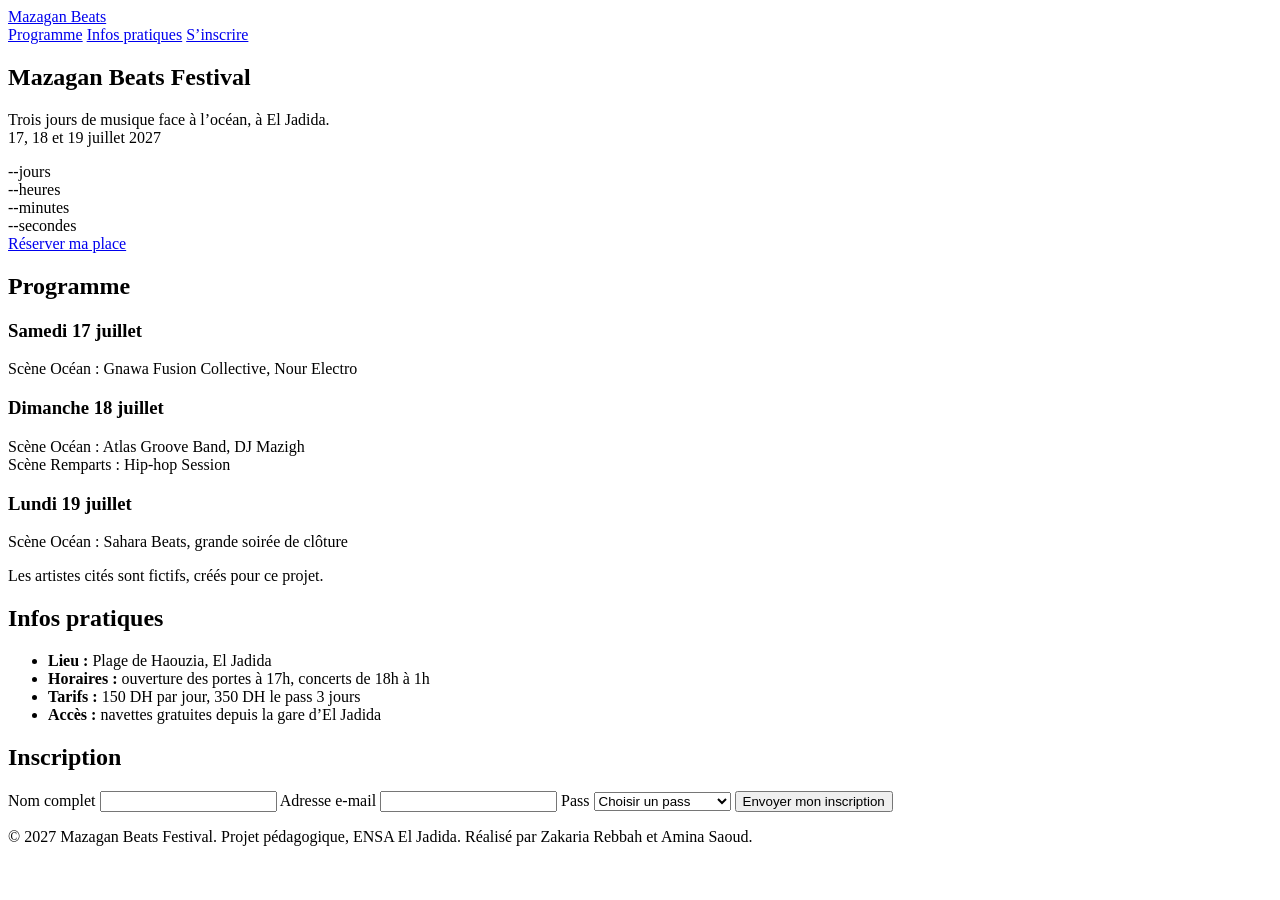
==== index.html @ ad499cbc "feat: ajout structure HTML du festival" ====
<!DOCTYPE html>
<html lang="fr">
<head>
<meta charset="UTF-8">
<meta name="viewport" content="width=device-width, initial-scale=1">
<title>Mazagan Beats Festival 2027</title>
<link rel="stylesheet" href="style.css">
</head>
<body>
<header class="top">
  <a class="logo" href="#accueil">Mazagan Beats</a>
  <nav>
    <a href="#programme">Programme</a>
    <a href="#infos">Infos pratiques</a>
    <a href="#inscription">S’inscrire</a>
  </nav>
</header>

<main>
  <section id="accueil" class="hero">
    <h1>Mazagan Beats Festival</h1>
    <p class="sub">Trois jours de musique face à l’océan, à El Jadida.<br>17, 18 et 19 juillet 2027</p>
    <div id="countdown" class="countdown" aria-live="polite">
      <div><span id="d">--</span>jours</div>
      <div><span id="h">--</span>heures</div>
      <div><span id="m">--</span>minutes</div>
      <div><span id="s">--</span>secondes</div>
    </div>
    <a class="btn" href="#inscription">Réserver ma place</a>
  </section>

  <section id="programme">
    <h2>Programme</h2>
    <div class="days">
      <article>
        <h3>Samedi 17 juillet</h3>
        <p>Scène Océan : Gnawa Fusion Collective, Nour Electro</p>
      </article>
      <article>
        <h3>Dimanche 18 juillet</h3>
        <p>Scène Océan : Atlas Groove Band, DJ Mazigh<br>Scène Remparts : Hip-hop Session</p>
      </article>
      <article>
        <h3>Lundi 19 juillet</h3>
        <p>Scène Océan : Sahara Beats, grande soirée de clôture</p>
      </article>
    </div>
    <p class="note">Les artistes cités sont fictifs, créés pour ce projet.</p>
  </section>

  <section id="infos">
    <h2>Infos pratiques</h2>
    <ul>
      <li><strong>Lieu :</strong> Plage de Haouzia, El Jadida</li>
      <li><strong>Horaires :</strong> ouverture des portes à 17h, concerts de 18h à 1h</li>
      <li><strong>Tarifs :</strong> 150 DH par jour, 350 DH le pass 3 jours</li>
      <li><strong>Accès :</strong> navettes gratuites depuis la gare d’El Jadida</li>
    </ul>
  </section>

  <section id="inscription">
    <h2>Inscription</h2>
    <form id="form" novalidate>
      <label for="nom">Nom complet</label>
      <input id="nom" type="text" autocomplete="name">
      <label for="email">Adresse e-mail</label>
      <input id="email" type="email" autocomplete="email">
      <label for="pass">Pass</label>
      <select id="pass">
        <option value="">Choisir un pass</option>
        <option>Un jour, 150 DH</option>
        <option>Trois jours, 350 DH</option>
      </select>
      <button class="btn" type="submit">Envoyer mon inscription</button>
      <p id="msg" role="status"></p>
    </form>
  </section>
</main>

<footer>© 2027 Mazagan Beats Festival. Projet pédagogique, ENSA El Jadida. Réalisé par Zakaria Rebbah et Amina Saoud.</footer>
<script src="script.js"></script>
</body>
</html>
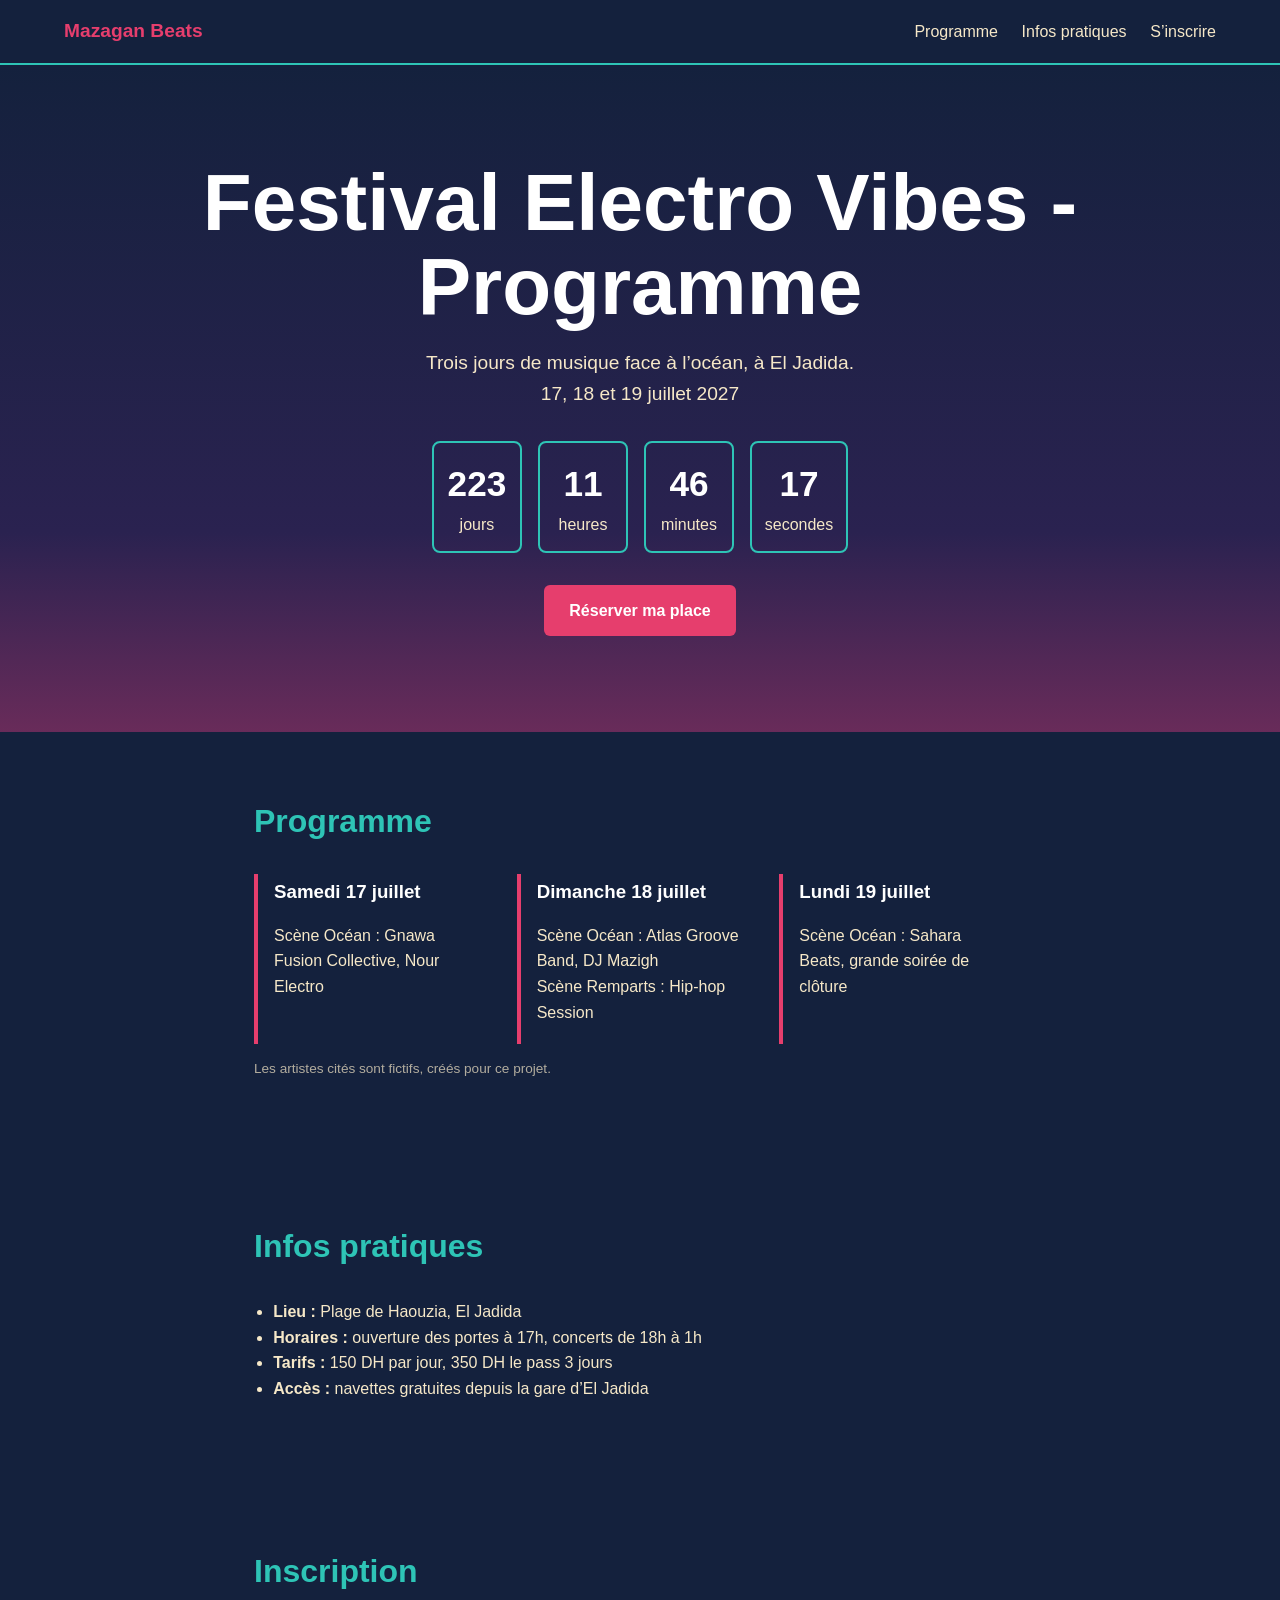
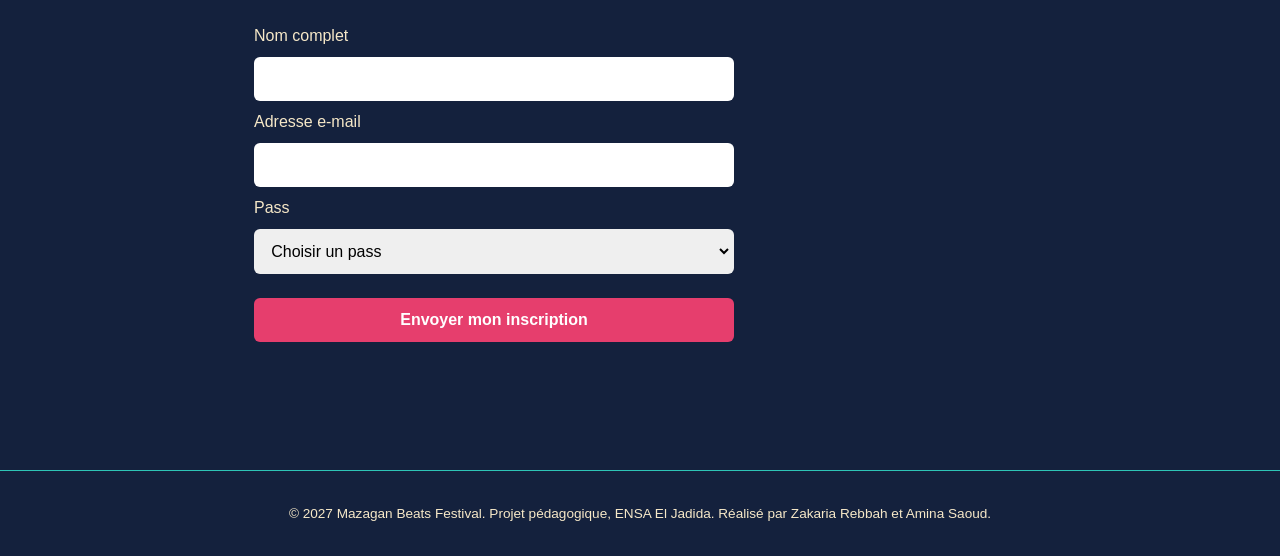
==== commit d6e53a2b: "feat: ajout section programme" ====
--- a/index.html
+++ b/index.html
@@ -18,7 +18,7 @@
 
 <main>
   <section id="accueil" class="hero">
-    <h1>Mazagan Beats Festival</h1>
+    <h1>Festival Electro Vibes - Programme</h1>
     <p class="sub">Trois jours de musique face à l’océan, à El Jadida.<br>17, 18 et 19 juillet 2027</p>
     <div id="countdown" class="countdown" aria-live="polite">
       <div><span id="d">--</span>jours</div>
--- a/style.css
+++ b/style.css
@@ -0,0 +1,35 @@
+:root{
+  --nuit:#14213D; --corail:#E63E6D; --mer:#2EC4B6; --sable:#F6E8C8; --blanc:#FFFFFF;
+}
+*{box-sizing:border-box}
+html{scroll-behavior:smooth}
+body{margin:0;font-family:"Segoe UI",Helvetica,Arial,sans-serif;background:var(--nuit);color:var(--sable);line-height:1.6}
+a{color:inherit}
+.top{display:flex;justify-content:space-between;align-items:center;flex-wrap:wrap;gap:.5rem;padding:1rem 5vw;position:sticky;top:0;background:var(--nuit);border-bottom:2px solid var(--mer)}
+.logo{font-weight:800;font-size:1.2rem;text-decoration:none;color:var(--corail)}
+nav a{margin-left:1.2rem;text-decoration:none}
+nav a:hover,nav a:focus-visible{color:var(--mer)}
+section{padding:4rem 5vw;max-width:900px;margin:auto}
+h1{font-size:clamp(2.4rem,8vw,5rem);line-height:1.05;margin:0 0 1rem;color:var(--blanc)}
+h2{font-size:2rem;color:var(--mer);margin-top:0}
+.hero{text-align:center;max-width:none;padding:6rem 5vw;background:linear-gradient(180deg,var(--nuit) 0%,#2a2250 70%,var(--corail) 160%)}
+.sub{font-size:1.2rem}
+.countdown{display:flex;justify-content:center;gap:1rem;flex-wrap:wrap;margin:2rem 0}
+.countdown div{min-width:90px;padding:.8rem;border:2px solid var(--mer);border-radius:8px}
+.countdown span{display:block;font-size:2.2rem;font-weight:800;color:var(--blanc)}
+.btn{display:inline-block;background:var(--corail);color:var(--blanc);border:0;padding:.8rem 1.6rem;border-radius:6px;font-size:1rem;font-weight:700;text-decoration:none;cursor:pointer}
+.btn:hover,.btn:focus-visible{background:var(--mer);color:var(--nuit)}
+.days{display:grid;grid-template-columns:repeat(auto-fit,minmax(240px,1fr));gap:1rem}
+.days article{border-left:4px solid var(--corail);padding:.2rem 1rem}
+h3{margin:0 0 .3rem;color:var(--blanc)}
+.note{font-size:.85rem;opacity:.7}
+ul{padding-left:1.2rem}
+form{display:grid;gap:.5rem;max-width:480px}
+input,select{padding:.7rem;border-radius:6px;border:2px solid transparent;font-size:1rem}
+input.err,select.err{border-color:var(--corail)}
+form .btn{margin-top:1rem}
+#msg{min-height:1.5rem;font-weight:600}
+#msg.ok{color:var(--mer)} #msg.ko{color:var(--corail)}
+footer{text-align:center;padding:2rem;font-size:.85rem;border-top:1px solid var(--mer)}
+:focus-visible{outline:3px solid var(--sable);outline-offset:2px}
+@media (max-width:600px){nav a{margin:0 .8rem 0 0}}
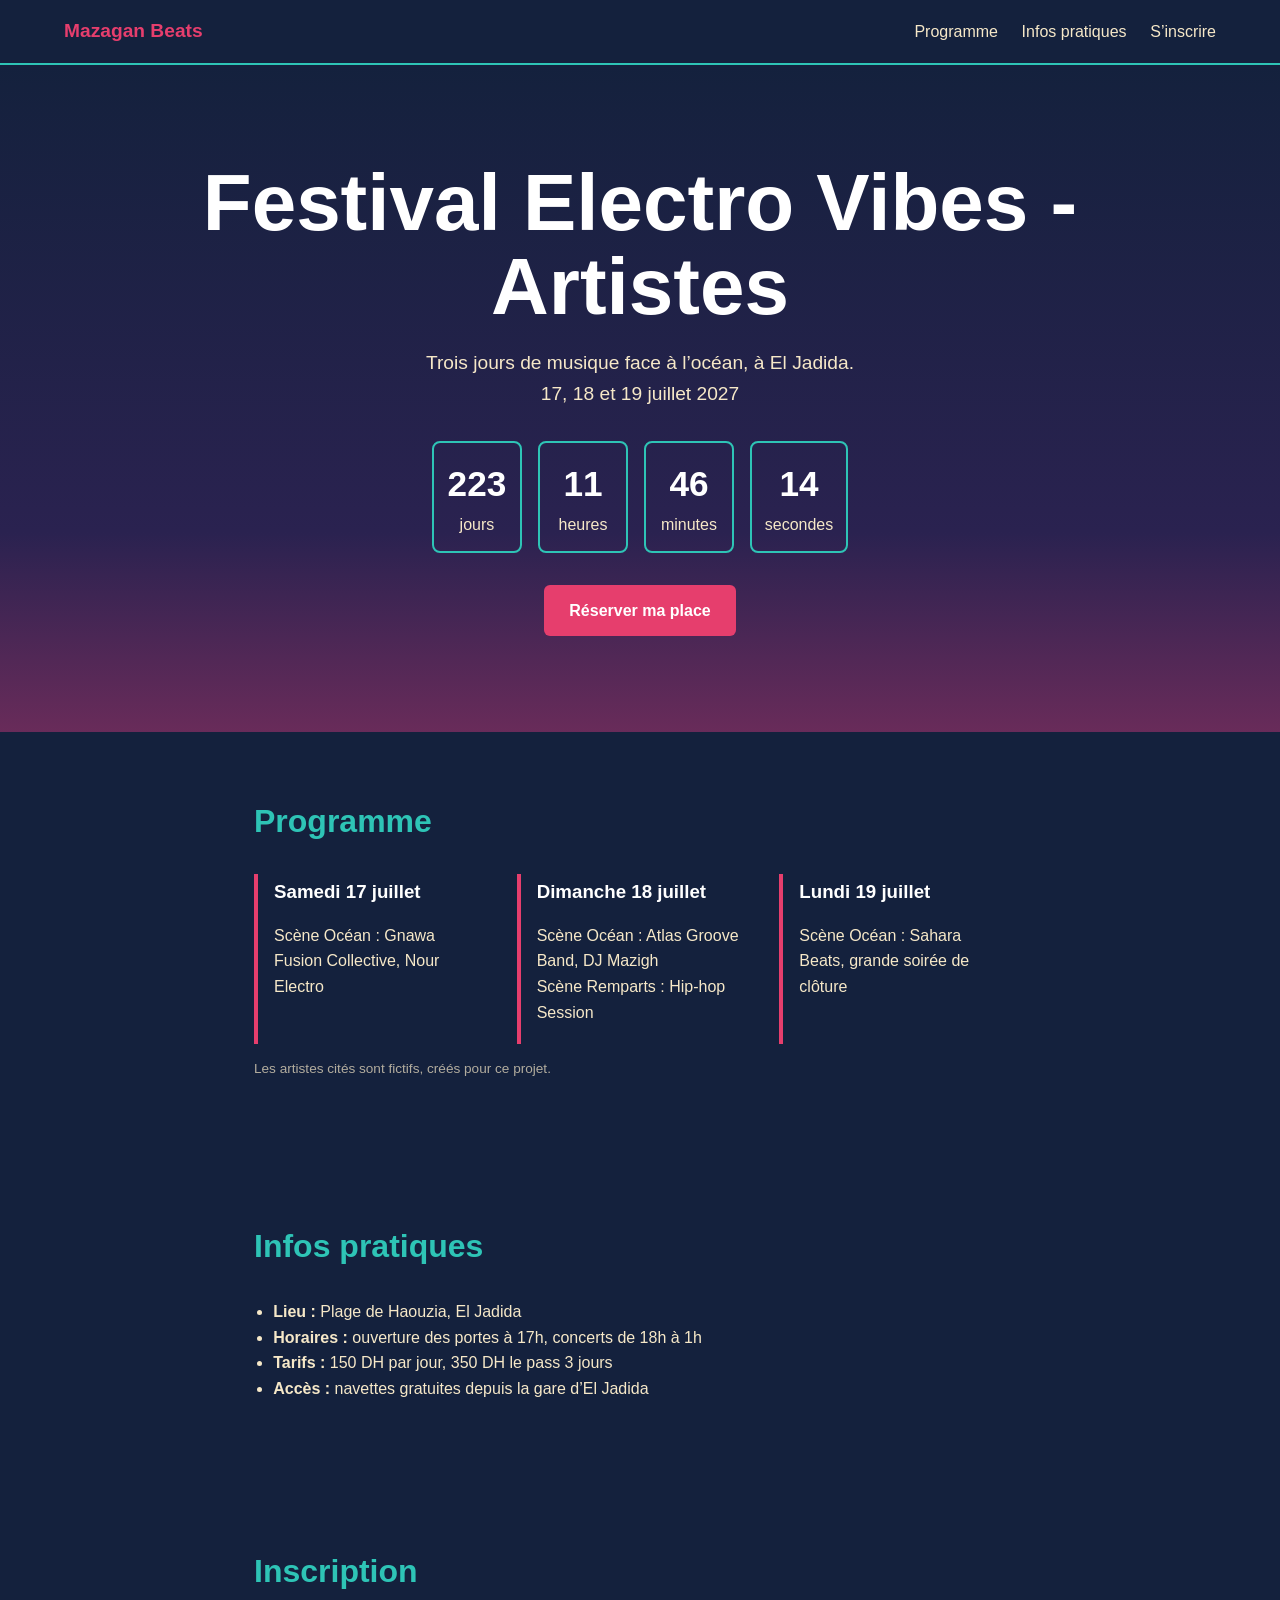
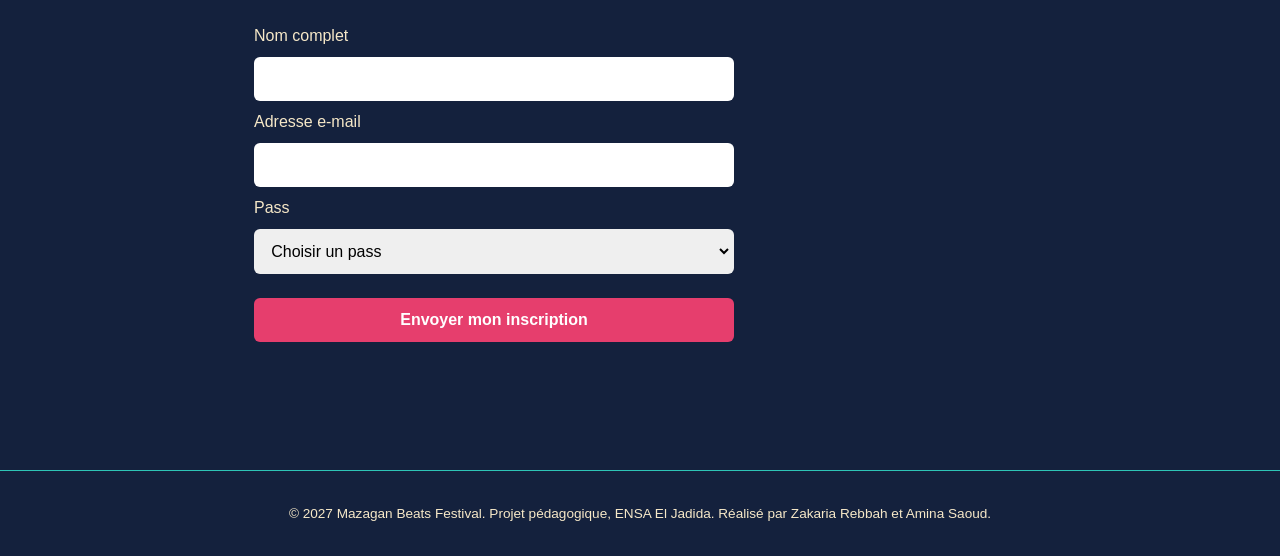
==== commit 82f761c4: "feat: ajout section artistes" ====
--- a/index.html
+++ b/index.html
@@ -18,7 +18,7 @@
 
 <main>
   <section id="accueil" class="hero">
-    <h1>Festival Electro Vibes - Programme</h1>
+    <h1>Festival Electro Vibes - Artistes</h1>
     <p class="sub">Trois jours de musique face à l’océan, à El Jadida.<br>17, 18 et 19 juillet 2027</p>
     <div id="countdown" class="countdown" aria-live="polite">
       <div><span id="d">--</span>jours</div>
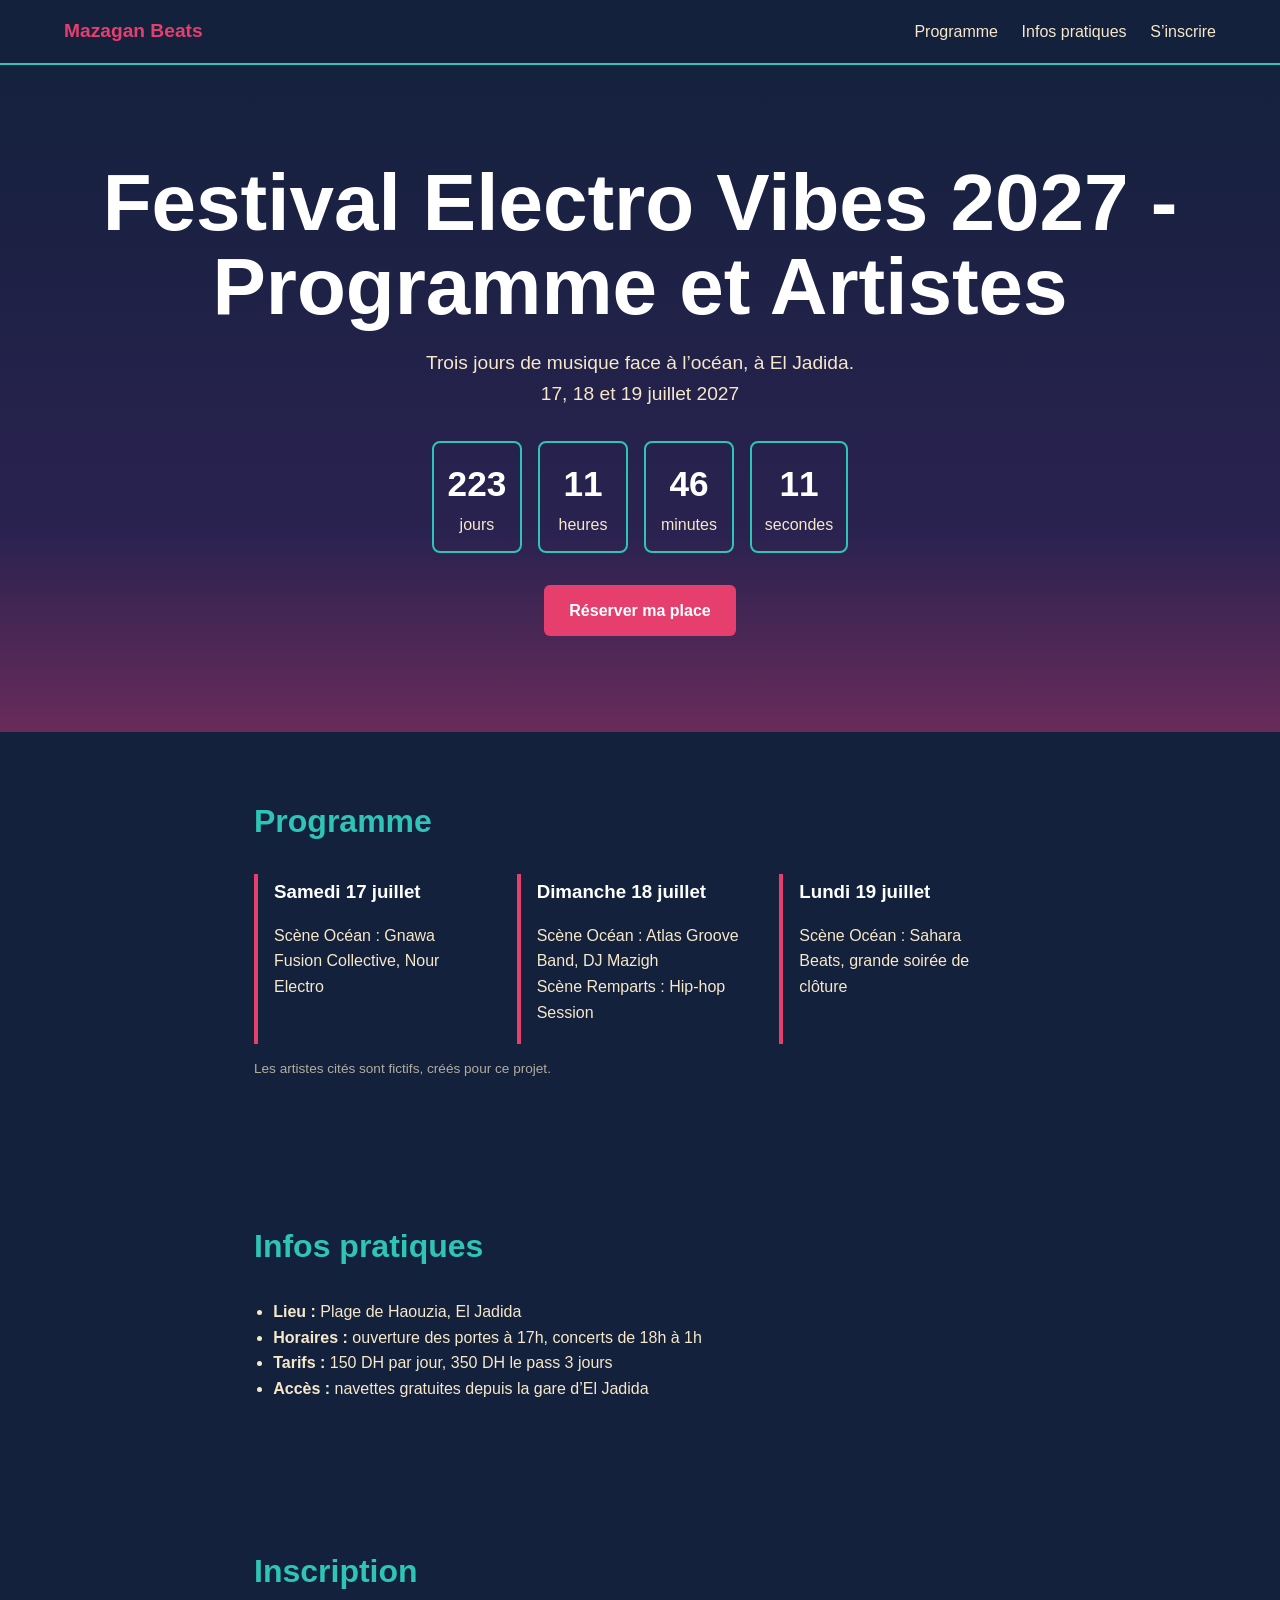
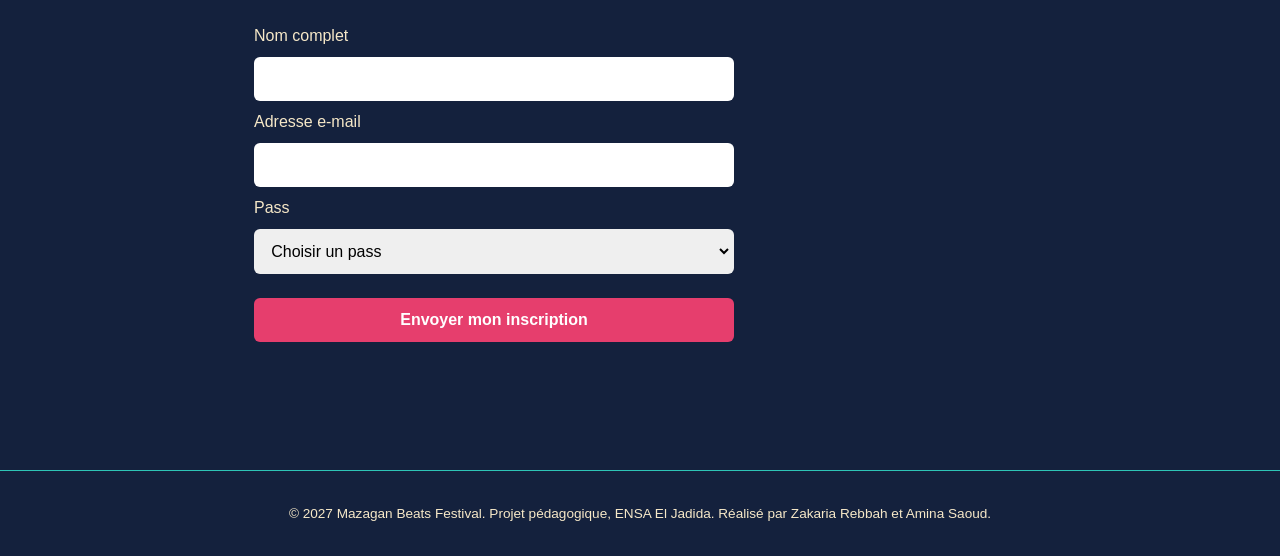
==== commit 5749f820: "fix: resolution du conflit programme et artistes" ====
--- a/index.html
+++ b/index.html
@@ -18,7 +18,9 @@
 
 <main>
   <section id="accueil" class="hero">
-    <h1>Festival Electro Vibes - Artistes</h1>
+
+    <h1>Festival Electro Vibes 2027 - Programme et Artistes</h1>
+    
     <p class="sub">Trois jours de musique face à l’océan, à El Jadida.<br>17, 18 et 19 juillet 2027</p>
     <div id="countdown" class="countdown" aria-live="polite">
       <div><span id="d">--</span>jours</div>
